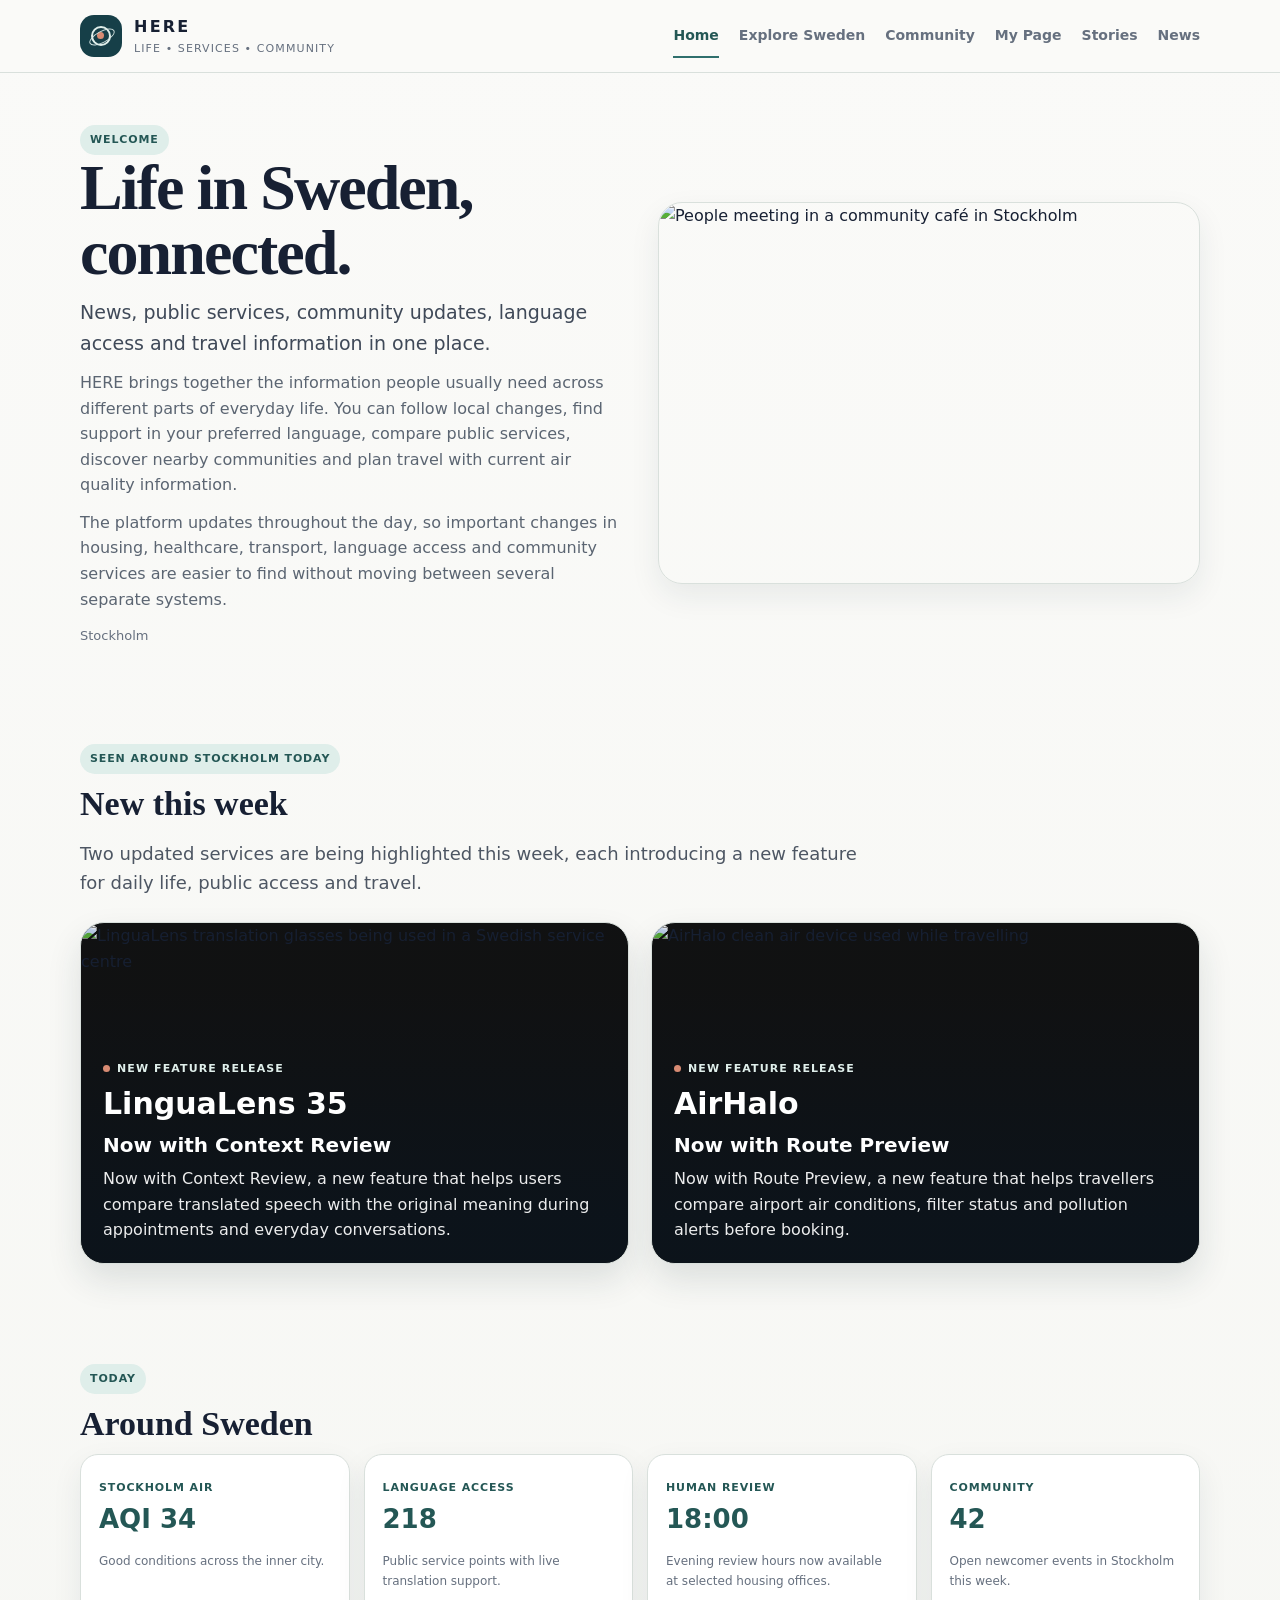
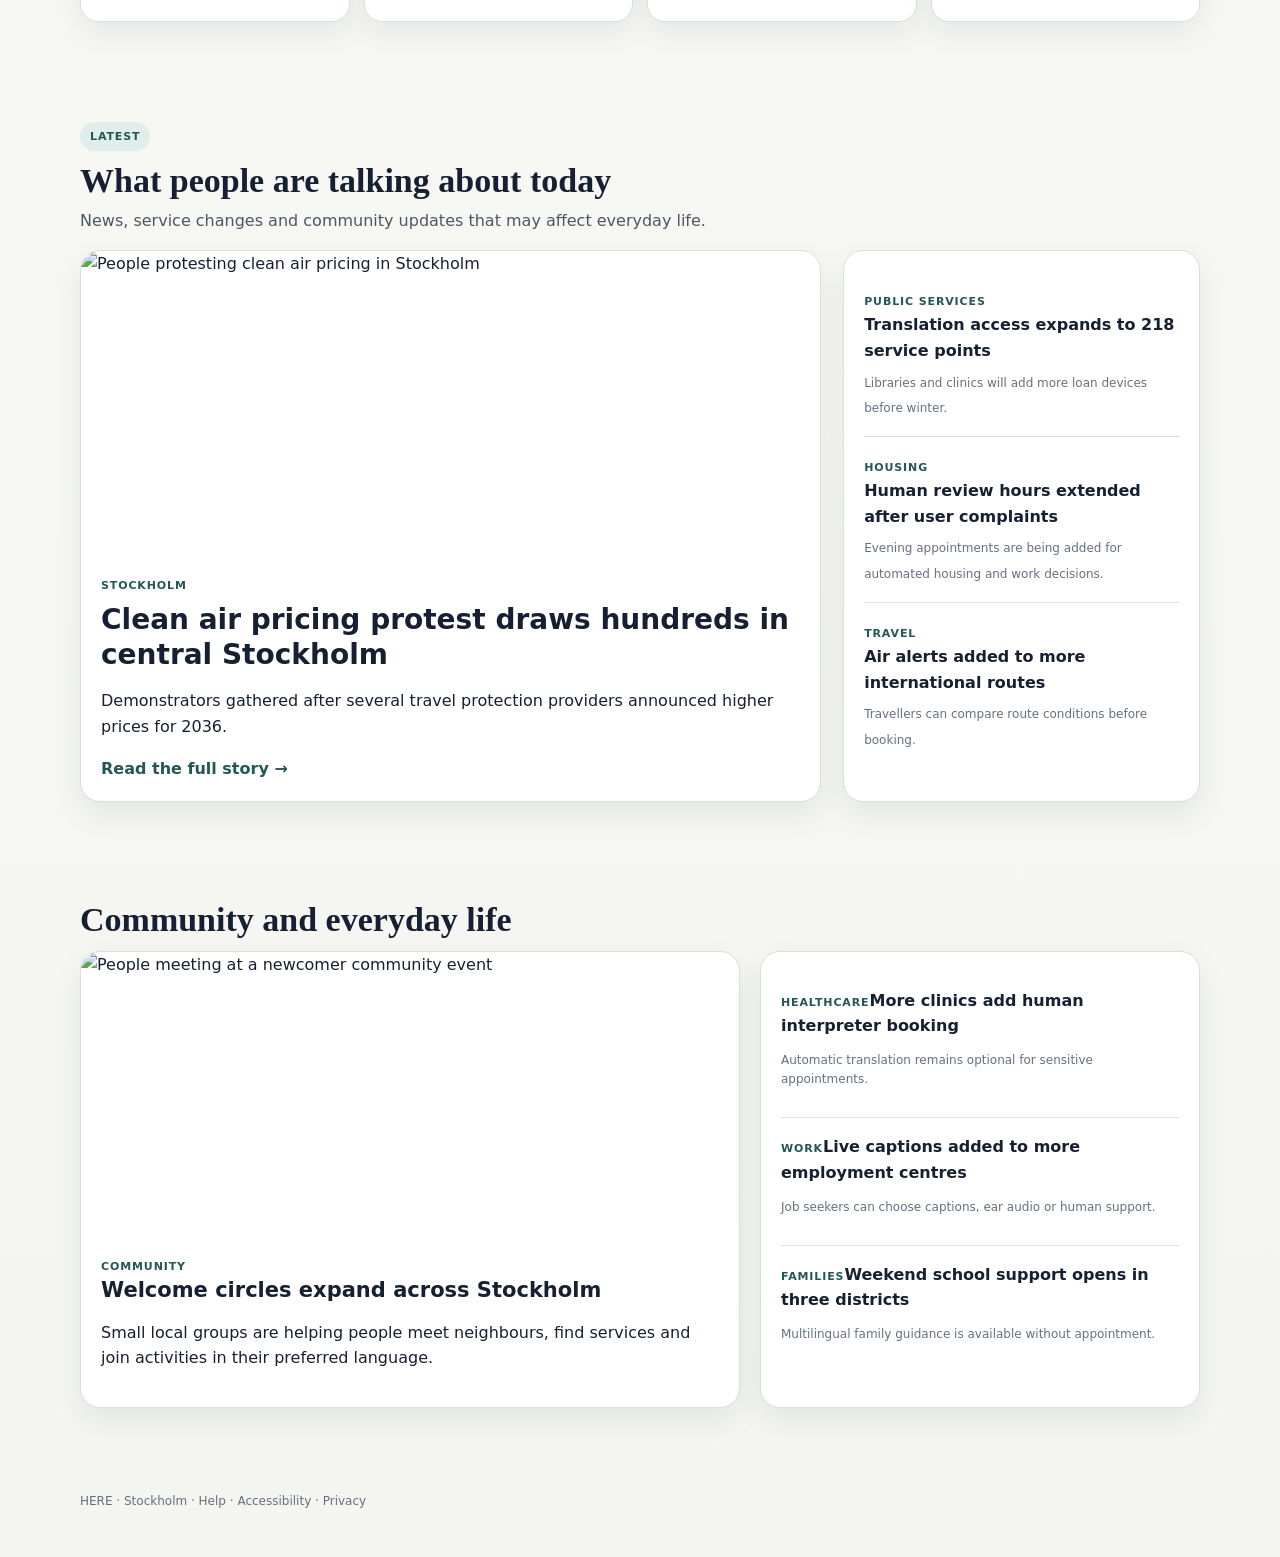
==== index.html @ 683f6bef "Add files via upload Uploaded HERE website" ====
<!doctype html><html lang="en"><head><meta charset="utf-8"><meta name="viewport" content="width=device-width,initial-scale=1"><title>HERE</title><link rel="stylesheet" href="styles.css"></head><body>
<a class="skip-link" href="#main">Skip to main content</a>
<header class="top">
  <div class="wrap nav">
    <a class="brand" href="index.html" aria-label="HERE home">
      <div class="logo" aria-hidden="true"><span class="logo-orbit"></span></div>
      <div><strong>HERE</strong><small>Life • services • community</small></div>
    </a>
    <nav class="links" aria-label="Main navigation">
      <a href="index.html">Home</a>
      <a href="explore.html">Explore Sweden</a>
      <a href="community.html">Community</a>
      <a href="mypage.html">My Page</a>
      <a href="stories.html">Stories</a>
      <a href="news.html">News</a>
    </nav>
  </div>
</header>

<main id="main" class="wrap">
<section class="hero">
  <div class="home-hero-copy">
    <span class="kicker">Welcome</span>
    <h1>Life in Sweden, connected.</h1>
    <div class="home-intro-copy">
      <p class="lead">News, public services, community updates, language access and travel information in one place.</p>
      <p class="home-context">HERE brings together the information people usually need across different parts of everyday life. You can follow local changes, find support in your preferred language, compare public services, discover nearby communities and plan travel with current air quality information.</p>
      <p class="home-context">The platform updates throughout the day, so important changes in housing, healthcare, transport, language access and community services are easier to find without moving between several separate systems.</p>
    </div>
    <p class="meta">Stockholm</p>
  </div>
  <div class="hero-media">
    <img src="assets/community.png" alt="People meeting in a community café in Stockholm">
  </div>
</section>


<section class="section">
  <div class="feature-intro">
    <span class="kicker">seen around Stockholm today</span>
    <h2 style="margin-top:12px">New this week</h2>
    <p>Two updated services are being highlighted this week, each introducing a new feature for daily life, public access and travel.</p>
  </div>

  <div class="promo-grid">
    <a class="promo-card" href="lingualens.html">
      <img src="assets/glasses.png" alt="LinguaLens translation glasses being used in a Swedish service centre">
      <div class="promo-copy">
        <span class="promo-label"><span class="promo-dot"></span>New feature release</span>
        <h3>LinguaLens 35<br><span style="font-size:20px;font-weight:700">Now with Context Review</span></h3>
        <p>Now with Context Review, a new feature that helps users compare translated speech with the original meaning during appointments and everyday conversations.</p>
      </div>
    </a>

    <a class="promo-card" href="airhalo.html">
      <img src="assets/airhalo.png" alt="AirHalo clean air device used while travelling">
      <div class="promo-copy">
        <span class="promo-label"><span class="promo-dot"></span>New feature release</span>
        <h3>AirHalo<br><span style="font-size:20px;font-weight:700">Now with Route Preview</span></h3>
        <p>Now with Route Preview, a new feature that helps travellers compare airport air conditions, filter status and pollution alerts before booking.</p>
      </div>
    </a>
  </div>
</section>
<section class="section">
  <span class="kicker">today</span>
  <h2 style="margin-top:12px">Around Sweden</h2>
  <div class="signal-grid">
    <div class="signal"><span class="news-label">Stockholm air</span><div class="metric">AQI 34</div><p class="small">Good conditions across the inner city.</p></div>
    <div class="signal"><span class="news-label">Language access</span><div class="metric">218</div><p class="small">Public service points with live translation support.</p></div>
    <div class="signal"><span class="news-label">Human review</span><div class="metric">18:00</div><p class="small">Evening review hours now available at selected housing offices.</p></div>
    <div class="signal"><span class="news-label">Community</span><div class="metric">42</div><p class="small">Open newcomer events in Stockholm this week.</p></div>
  </div>
</section>

<section class="section">
  <span class="kicker">latest</span>
  <h2 style="margin-top:12px">What people are talking about today</h2>
  <p class="section-intro">News, service changes and community updates that may affect everyday life.</p>
  <div class="latest-grid">
    <a class="latest-main" href="news.html">
      <img src="assets/protest.png" alt="People protesting clean air pricing in Stockholm">
      <div class="news-body">
        <span class="news-label">Stockholm</span>
        <h3 style="font-size:28px;margin-top:6px">Clean air pricing protest draws hundreds in central Stockholm</h3>
        <p>Demonstrators gathered after several travel protection providers announced higher prices for 2036.</p>
        <span class="compact-link">Read the full story →</span>
      </div>
    </a>
    <div class="latest-side">
      <div class="news-body">
        <div class="story">
          <span class="news-label">Public services</span>
          <strong>Translation access expands to 218 service points</strong>
          <span class="small">Libraries and clinics will add more loan devices before winter.</span>
        </div>
        <div class="story">
          <span class="news-label">Housing</span>
          <strong>Human review hours extended after user complaints</strong>
          <span class="small">Evening appointments are being added for automated housing and work decisions.</span>
        </div>
        <div class="story">
          <span class="news-label">Travel</span>
          <strong>Air alerts added to more international routes</strong>
          <span class="small">Travellers can compare route conditions before booking.</span>
        </div>
      </div>
    </div>
  </div>
</section>

<section class="section">
  <h2>Community and everyday life</h2>
  <div class="home-stories">
    <a class="story-feature" href="community.html">
      <img src="assets/community.png" alt="People meeting at a newcomer community event">
      <div class="news-body">
        <span class="news-label">Community</span>
        <h3>Welcome circles expand across Stockholm</h3>
        <p>Small local groups are helping people meet neighbours, find services and join activities in their preferred language.</p>
      </div>
    </a>
    <div class="story-stack">
      <div class="news-body">
        <div class="story"><span class="news-label">Healthcare</span><strong>More clinics add human interpreter booking</strong><p class="small">Automatic translation remains optional for sensitive appointments.</p></div>
        <div class="story"><span class="news-label">Work</span><strong>Live captions added to more employment centres</strong><p class="small">Job seekers can choose captions, ear audio or human support.</p></div>
        <div class="story"><span class="news-label">Families</span><strong>Weekend school support opens in three districts</strong><p class="small">Multilingual family guidance is available without appointment.</p></div>
      </div>
    </div>
  </div>
</section>
</main>

<footer><div class="wrap">HERE · Stockholm · Help · Accessibility · Privacy</div></footer>
<script>
const page = location.pathname.split('/').pop() || 'index.html';
document.querySelectorAll('.links a').forEach(a=>{if(a.getAttribute('href')===page)a.classList.add('active')});
</script>
</body></html>
---- styles.css ----
:root{
  --bg:#f4f5f1;
  --paper:#ffffff;
  --paper2:#eef3f1;
  --ink:#172033;
  --muted:#66707f;
  --line:#d9e0dc;
  --accent:#2f6f6d;
  --accent-dark:#245755;
  --accent-soft:#dfeeea;
  --warm:#d88b73;
  --shadow:0 12px 30px rgba(28,46,58,.08);
  --radius:20px;
}
*{box-sizing:border-box}
html{scroll-behavior:smooth}
body{
  margin:0;
  font-family:Inter,system-ui,-apple-system,BlinkMacSystemFont,"Segoe UI",sans-serif;
  color:var(--ink);
  background:linear-gradient(180deg,#fafaf8 0%,var(--bg) 100%);
  line-height:1.6;
}
img{max-width:100%;display:block}
a{text-decoration:none;color:inherit}
button,input{font:inherit}
.skip-link{position:absolute;left:12px;top:-60px;background:#fff;color:var(--accent-dark);padding:10px 14px;border:2px solid var(--accent);border-radius:10px;z-index:1000}
.skip-link:focus{top:12px}
.wrap{width:min(1120px,92vw);margin:auto}
.top{
  position:sticky;top:0;z-index:50;background:rgba(250,250,248,.96);
  backdrop-filter:blur(12px);border-bottom:1px solid var(--line)
}
.nav{min-height:72px;display:flex;align-items:center;justify-content:space-between;gap:22px}
.brand{display:flex;align-items:center;gap:12px}
.logo{width:42px;height:42px;border-radius:13px;background:var(--accent);color:#fff;display:grid;place-items:center;font-weight:900}
.brand strong{display:block;font-size:16px;letter-spacing:.04em}
.brand small{display:block;color:var(--muted);font-size:11px;letter-spacing:.1em;text-transform:uppercase}
.links{display:flex;gap:20px;flex-wrap:wrap}
.links a{font-size:14px;color:var(--muted);font-weight:700;padding:10px 0;border-bottom:2px solid transparent}
.links a:hover,.links a.active{color:var(--accent-dark);border-color:var(--accent)}
.links a:focus-visible,.button:focus-visible,button:focus-visible,input:focus-visible{outline:3px solid rgba(47,111,109,.22);outline-offset:3px}
.info-strip{background:var(--ink);color:#fff}
.info-strip .wrap{display:flex;gap:26px;white-space:nowrap;overflow:auto;padding:9px 0;font-size:12px}
.kicker{display:inline-block;background:var(--accent-soft);color:var(--accent-dark);padding:6px 10px;border-radius:999px;font-size:11px;font-weight:800;letter-spacing:.08em;text-transform:uppercase}
.hero,.page-hero,.product{display:grid;grid-template-columns:1fr 1fr;gap:36px;align-items:center;padding:52px 0 34px}
h1,h2,h3{margin:0 0 12px}
h1{font-family:Georgia,serif;font-size:clamp(42px,5.1vw,64px);line-height:1.02;letter-spacing:-.03em}
h2{font-family:Georgia,serif;font-size:34px;line-height:1.08}
h3{font-size:21px;line-height:1.25}
.lead{font-size:19px;color:#3f4958;max-width:760px}
.meta{font-size:13px;color:var(--muted);margin-top:14px}
.hero-media,.page-hero img,.product img{border-radius:24px;box-shadow:var(--shadow);border:1px solid var(--line)}
.hero-media img{width:100%;height:380px;object-fit:cover;border-radius:24px}
.quick{display:grid;grid-template-columns:repeat(4,1fr);gap:14px;margin:10px 0 28px}
.quick a,.card,.widget,.panel,.place,.spec,.plan,.tool-card{
  background:var(--paper);border:1px solid var(--line);border-radius:var(--radius);box-shadow:var(--shadow)
}
.quick a{padding:16px;text-align:center}
.quick strong{display:block;margin-top:6px}
.section{padding:50px 0}
.dashboard{display:grid;grid-template-columns:1.45fr .75fr;gap:24px}
.stack{display:grid;gap:18px}
.widget,.card,.place,.spec,.plan{padding:20px}
.widget-head,.panel-head{display:flex;justify-content:space-between;align-items:center;gap:12px}
.badge{display:inline-block;background:var(--accent-soft);color:var(--accent-dark);padding:5px 9px;border-radius:999px;font-size:11px;font-weight:800}
.small{font-size:12px;color:var(--muted)}
.status{display:flex;gap:12px;padding:14px 0;border-top:1px solid var(--line)}
.dot{width:11px;height:11px;border-radius:50%;margin-top:7px;flex:0 0 auto;background:var(--accent)}
.dot.good{background:#3a8d6d}.dot.warn{background:#d08a35}
.soft-note{background:var(--paper2);border:1px solid var(--line);border-radius:16px;padding:15px 16px}
.tools-grid{display:grid;grid-template-columns:1fr 1fr;gap:18px}
.tool-card{overflow:hidden}
.tool-card img{width:100%;height:220px;object-fit:cover}
.tool-copy{padding:18px}
.tool-copy p{margin:8px 0 0;color:#46515e}
.tags{display:flex;gap:8px;flex-wrap:wrap;margin-top:12px}
.tags span{background:var(--paper2);border:1px solid var(--line);border-radius:999px;padding:5px 8px;font-size:11px;color:var(--accent-dark);font-weight:700}
.button{display:inline-flex;align-items:center;justify-content:center;border:0;cursor:pointer;background:var(--accent);color:#fff;padding:11px 15px;border-radius:999px;font-weight:700}
.button.secondary{background:#fff;color:var(--accent-dark);border:1px solid var(--line)}
.filters{display:flex;gap:10px;flex-wrap:wrap;margin:14px 0 22px}
.filters button{border:1px solid var(--line);background:#fff;border-radius:999px;padding:9px 12px;cursor:pointer}
.filters button.active{background:var(--accent);color:#fff;border-color:var(--accent)}
.places{display:grid;grid-template-columns:repeat(3,1fr);gap:18px}
.metric{font-size:28px;font-weight:850;color:var(--accent-dark)}
.grid2{display:grid;grid-template-columns:1fr 1fr;gap:20px}
.grid3{display:grid;grid-template-columns:repeat(3,1fr);gap:18px}
.community-grid{display:grid;grid-template-columns:.72fr 1.28fr;gap:24px}
.panel{overflow:hidden;padding:0}
.panel-head{padding:16px 18px;background:#f7f9f8;border-bottom:1px solid var(--line)}
.groupbtn{width:100%;border:0;border-top:1px solid var(--line);background:#fff;padding:15px 18px;text-align:left;display:flex;justify-content:space-between;cursor:pointer}
.groupbtn:hover,.groupbtn.active{background:#f2f7f5}
.thread{display:none;padding:18px}
.thread.active{display:block}
.msg{background:#f3f7f5;border:1px solid var(--line);border-radius:15px;padding:12px 14px;margin-bottom:10px}
.chat-entry{display:flex;gap:8px;padding:12px;border-top:1px solid var(--line)}
.chat-entry input{flex:1;border:1px solid var(--line);border-radius:12px;padding:11px}
.task{display:flex;gap:12px;padding:14px 0;border-top:1px solid var(--line)}
.check{width:22px;height:22px;border:2px solid #9cbab5;border-radius:7px;display:grid;place-items:center;cursor:pointer}
.check.done{background:var(--accent);border-color:var(--accent);color:#fff}
.notice{background:#f2f7f5;border-left:4px solid var(--accent);border-radius:10px;padding:14px 15px}
.voice{display:grid;grid-template-columns:72px 1fr;gap:15px}
.avatar{width:64px;height:64px;border-radius:18px;background:#d7e8e4;display:grid;place-items:center;font-weight:900;color:var(--accent-dark);font-size:22px}
.stars{color:var(--accent);font-weight:800}
.article{max-width:820px;margin:auto;padding:50px 0 72px}
.article p{font-family:Georgia,serif;font-size:19px;line-height:1.72}
.article .lead{font-size:21px}
.pull{border-left:4px solid var(--accent);padding-left:18px;margin:28px 0;font-family:Georgia,serif;font-size:26px;line-height:1.26}
.specs,.plans{display:grid;grid-template-columns:1fr 1fr;gap:12px;margin-top:18px}
.plan.featured{border:2px solid var(--accent)}
.news-grid{display:grid;grid-template-columns:1.35fr .65fr;gap:26px}
.news-card{background:#fff;border:1px solid var(--line);border-radius:20px;overflow:hidden;box-shadow:var(--shadow)}
.news-card img{width:100%;height:300px;object-fit:cover}
.news-body{padding:22px}
.comment{padding:14px 0;border-top:1px solid var(--line)}
.comment strong{display:block;margin-bottom:3px}
.quote-box{background:#eef4f2;border-radius:16px;padding:18px;border:1px solid var(--line);font-family:Georgia,serif;font-size:22px;line-height:1.35}
.timeline{display:grid;gap:12px}
.timeline .item{display:grid;grid-template-columns:90px 1fr;gap:16px;padding:12px 0;border-top:1px solid var(--line)}
footer{padding:34px 0 46px;color:var(--muted);font-size:12px}
@media(max-width:900px){
  .nav{align-items:flex-start;padding:12px 0}
  .hero,.page-hero,.product,.dashboard,.community-grid,.grid2,.tools-grid,.news-grid{grid-template-columns:1fr}
  .quick,.grid3,.places,.specs,.plans{grid-template-columns:1fr}
}

.latest-grid{display:grid;grid-template-columns:1.35fr .65fr;gap:22px}
.latest-main,.latest-side{background:#fff;border:1px solid var(--line);border-radius:20px;box-shadow:var(--shadow);overflow:hidden}
.latest-main img{width:100%;height:300px;object-fit:cover}
.latest-main .news-body,.latest-side .news-body{padding:20px}
.latest-side .story{padding:16px 0;border-top:1px solid var(--line)}
.latest-side .story:first-child{border-top:0}
.latest-side .story strong{display:block;margin-bottom:5px}
.section-intro{max-width:760px;color:#4d5663;margin-top:-4px}
.news-label{font-size:11px;font-weight:800;text-transform:uppercase;letter-spacing:.08em;color:var(--accent-dark)}
.compact-link{font-weight:700;color:var(--accent-dark)}
@media(max-width:900px){.latest-grid{grid-template-columns:1fr}}

.feature-intro{
  max-width:780px;
  margin-bottom:24px;
}
.feature-intro p{
  color:#4d5663;
  font-size:18px;
}
.featured-tools{
  display:grid;
  grid-template-columns:1fr 1fr;
  gap:22px;
}
.featured-tool{
  display:block;
  background:#fff;
  border:1px solid var(--line);
  border-radius:24px;
  overflow:hidden;
  box-shadow:0 16px 34px rgba(28,46,58,.10);
}
.featured-tool img{
  width:100%;
  height:300px;
  object-fit:cover;
}
.featured-tool .tool-copy{
  padding:22px;
}
.featured-tool h3{
  font-size:28px;
  margin-bottom:8px;
}
.featured-tool p{
  font-size:17px;
}
.product-note{
  background:#fff;
  border:1px solid var(--line);
  border-radius:20px;
  padding:22px;
  box-shadow:var(--shadow);
}
.product-note h2{
  font-size:30px;
  margin-bottom:12px;
}
.product-note p{
  margin:10px 0;
}
.access-grid{
  display:grid;
  grid-template-columns:1fr 1fr;
  gap:18px;
}
.access-card{
  background:#fff;
  border:1px solid var(--line);
  border-radius:18px;
  padding:20px;
}
.limit-box{
  background:#f7f2ed;
  border:1px solid #e7d8cd;
  border-radius:18px;
  padding:20px;
}
.limit-box strong{
  color:#7a493b;
}
@media(max-width:900px){
  .featured-tools,.access-grid{grid-template-columns:1fr}
  .featured-tool img{height:240px}
}

/* HERE 2035 refinements */
.brand strong{letter-spacing:.14em}
.home-hero-copy{max-width:760px}
.home-hero-copy .lead{max-width:680px}
.signal-grid{display:grid;grid-template-columns:repeat(4,1fr);gap:14px}
.signal{
  background:#fff;border:1px solid var(--line);border-radius:18px;padding:18px;
  box-shadow:var(--shadow)
}
.signal .metric{font-size:26px}
.home-stories{display:grid;grid-template-columns:1.2fr .8fr;gap:20px}
.story-feature,.story-stack{background:#fff;border:1px solid var(--line);border-radius:20px;box-shadow:var(--shadow);overflow:hidden}
.story-feature img{width:100%;height:280px;object-fit:cover}
.story-feature .news-body,.story-stack .news-body{padding:20px}
.story-stack .story{padding:16px 0;border-top:1px solid var(--line)}
.story-stack .story:first-child{border-top:0}
.mypage-hero{
  display:grid;grid-template-columns:1fr .8fr;gap:28px;align-items:center;padding:46px 0 28px
}
.profile-card{
  background:#fff;border:1px solid var(--line);border-radius:22px;padding:22px;box-shadow:var(--shadow)
}
.profile-top{display:flex;align-items:center;gap:14px}
.profile-avatar{
  width:58px;height:58px;border-radius:18px;background:var(--accent-soft);
  color:var(--accent-dark);display:grid;place-items:center;font-weight:900;font-size:20px
}
.profile-grid{display:grid;grid-template-columns:repeat(3,1fr);gap:12px;margin-top:16px}
.profile-stat{background:var(--paper2);border-radius:14px;padding:12px}
@media(max-width:900px){
  .signal-grid,.profile-grid{grid-template-columns:1fr 1fr}
  .home-stories,.mypage-hero{grid-template-columns:1fr}
}
@media(max-width:600px){
  .signal-grid,.profile-grid{grid-template-columns:1fr}
}

/* Brand mark */
.logo{
  position:relative;
  width:42px;
  height:42px;
  border-radius:14px;
  background:#163f48;
  display:grid;
  place-items:center;
  overflow:hidden;
}
.logo-orbit{
  width:20px;
  height:20px;
  border:2px solid #dfeeea;
  border-radius:50%;
  position:relative;
}
.logo-orbit:before,
.logo-orbit:after{
  content:"";
  position:absolute;
  border-radius:50%;
}
.logo-orbit:before{
  width:7px;
  height:7px;
  background:#d88b73;
  top:4px;
  left:4px;
}
.logo-orbit:after{
  width:26px;
  height:10px;
  border:1.5px solid rgba(223,238,234,.9);
  left:-5px;
  top:3px;
  transform:rotate(-28deg);
}

/* Home intro expansion */
.home-intro-copy{
  display:grid;
  gap:12px;
  max-width:760px;
}
.home-intro-copy p{
  margin:0;
}
.home-context{
  color:#5b6572;
  font-size:16px;
  max-width:720px;
}

/* Subtle animated ad cards */
.promo-grid{
  display:grid;
  grid-template-columns:1fr 1fr;
  gap:22px;
}
.promo-card{
  position:relative;
  display:block;
  overflow:hidden;
  border-radius:24px;
  min-height:340px;
  box-shadow:0 16px 34px rgba(28,46,58,.12);
  border:1px solid var(--line);
  background:#111;
}
.promo-card img{
  width:100%;
  height:340px;
  object-fit:cover;
  transition:transform .45s ease;
}
.promo-card:before{
  content:"";
  position:absolute;
  inset:0;
  z-index:1;
  background:linear-gradient(180deg,rgba(10,20,30,.08) 20%,rgba(10,20,30,.72) 88%);
}
.promo-card:after{
  content:"";
  position:absolute;
  inset:-40%;
  z-index:2;
  background:linear-gradient(115deg,transparent 42%,rgba(255,255,255,.22) 50%,transparent 58%);
  transform:translateX(-55%);
  animation:adSweep 6s ease-in-out infinite;
  pointer-events:none;
}
.promo-card:hover img{transform:scale(1.025)}
.promo-copy{
  position:absolute;
  left:22px;
  right:22px;
  bottom:20px;
  z-index:3;
  color:#fff;
}
.promo-copy .promo-label{
  display:inline-block;
  margin-bottom:8px;
  font-size:11px;
  font-weight:800;
  letter-spacing:.1em;
  text-transform:uppercase;
  color:#dfeeea;
}
.promo-copy h3{
  font-size:30px;
  margin-bottom:6px;
}
.promo-copy p{
  margin:0;
  color:rgba(255,255,255,.92);
  font-size:16px;
}
.promo-dot{
  display:inline-block;
  width:7px;
  height:7px;
  border-radius:50%;
  background:#d88b73;
  margin-right:7px;
  animation:softBlink 2.2s ease-in-out infinite;
}
@keyframes adSweep{
  0%,68%{transform:translateX(-55%)}
  82%,100%{transform:translateX(55%)}
}
@keyframes softBlink{
  0%,100%{opacity:.45}
  50%{opacity:1}
}
@media (prefers-reduced-motion: reduce){
  .promo-card:after,.promo-dot{animation:none}
}
@media(max-width:900px){
  .promo-grid{grid-template-columns:1fr}
}

/* Community language and membership refinements */
.groupmeta{display:flex;align-items:center;gap:8px}
.join-pill{
  display:inline-block;
  padding:4px 8px;
  border-radius:999px;
  background:#edf4f2;
  color:var(--accent-dark);
  font-size:11px;
  font-weight:800;
}
.join-pill.joined{
  background:#dfeeea;
}
.original-text{
  font-size:17px;
  line-height:1.55;
}
.translation-line{
  margin-top:7px;
  padding-top:7px;
  border-top:1px solid rgba(36,87,85,.12);
  color:var(--muted);
  font-size:12px;
}
[dir="rtl"] .translation-line{
  text-align:left;
  direction:ltr;
}
.community-membership{
  display:grid;
  grid-template-columns:1fr auto;
  gap:16px;
  align-items:center;
}
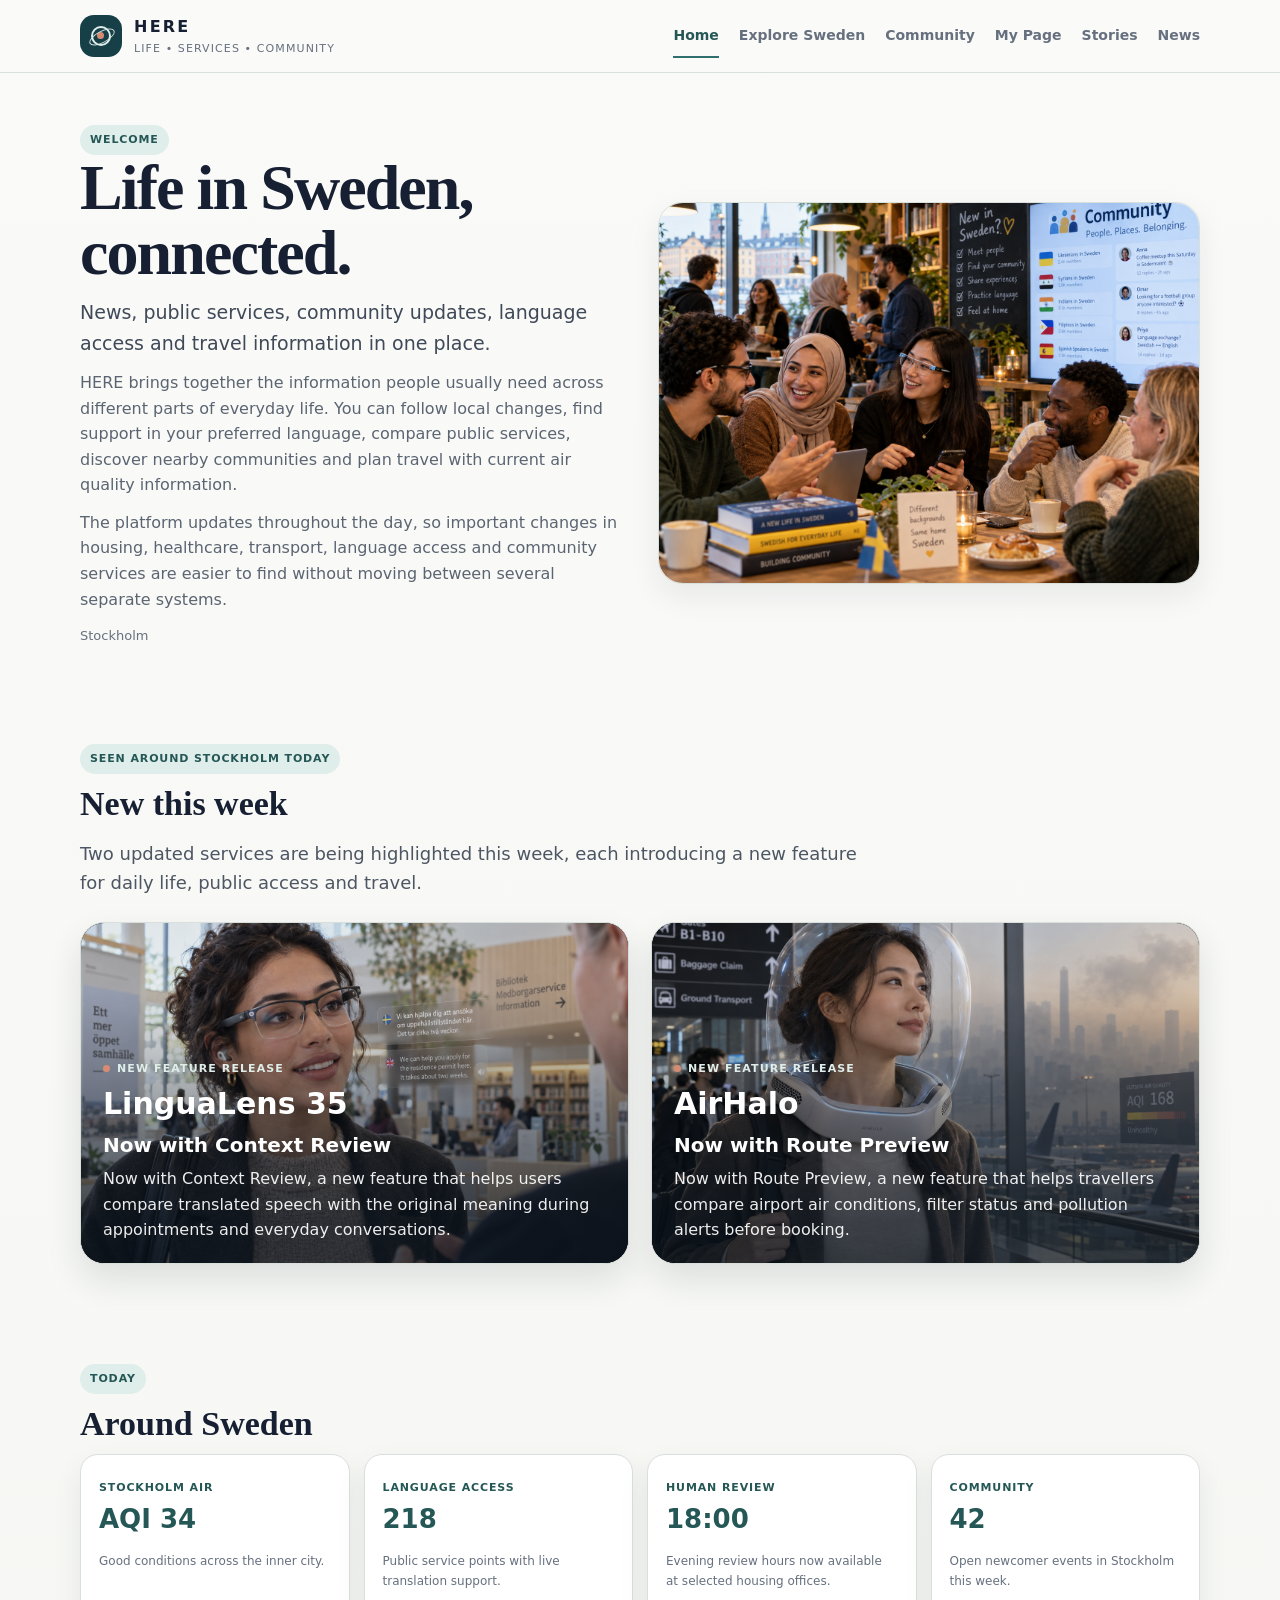
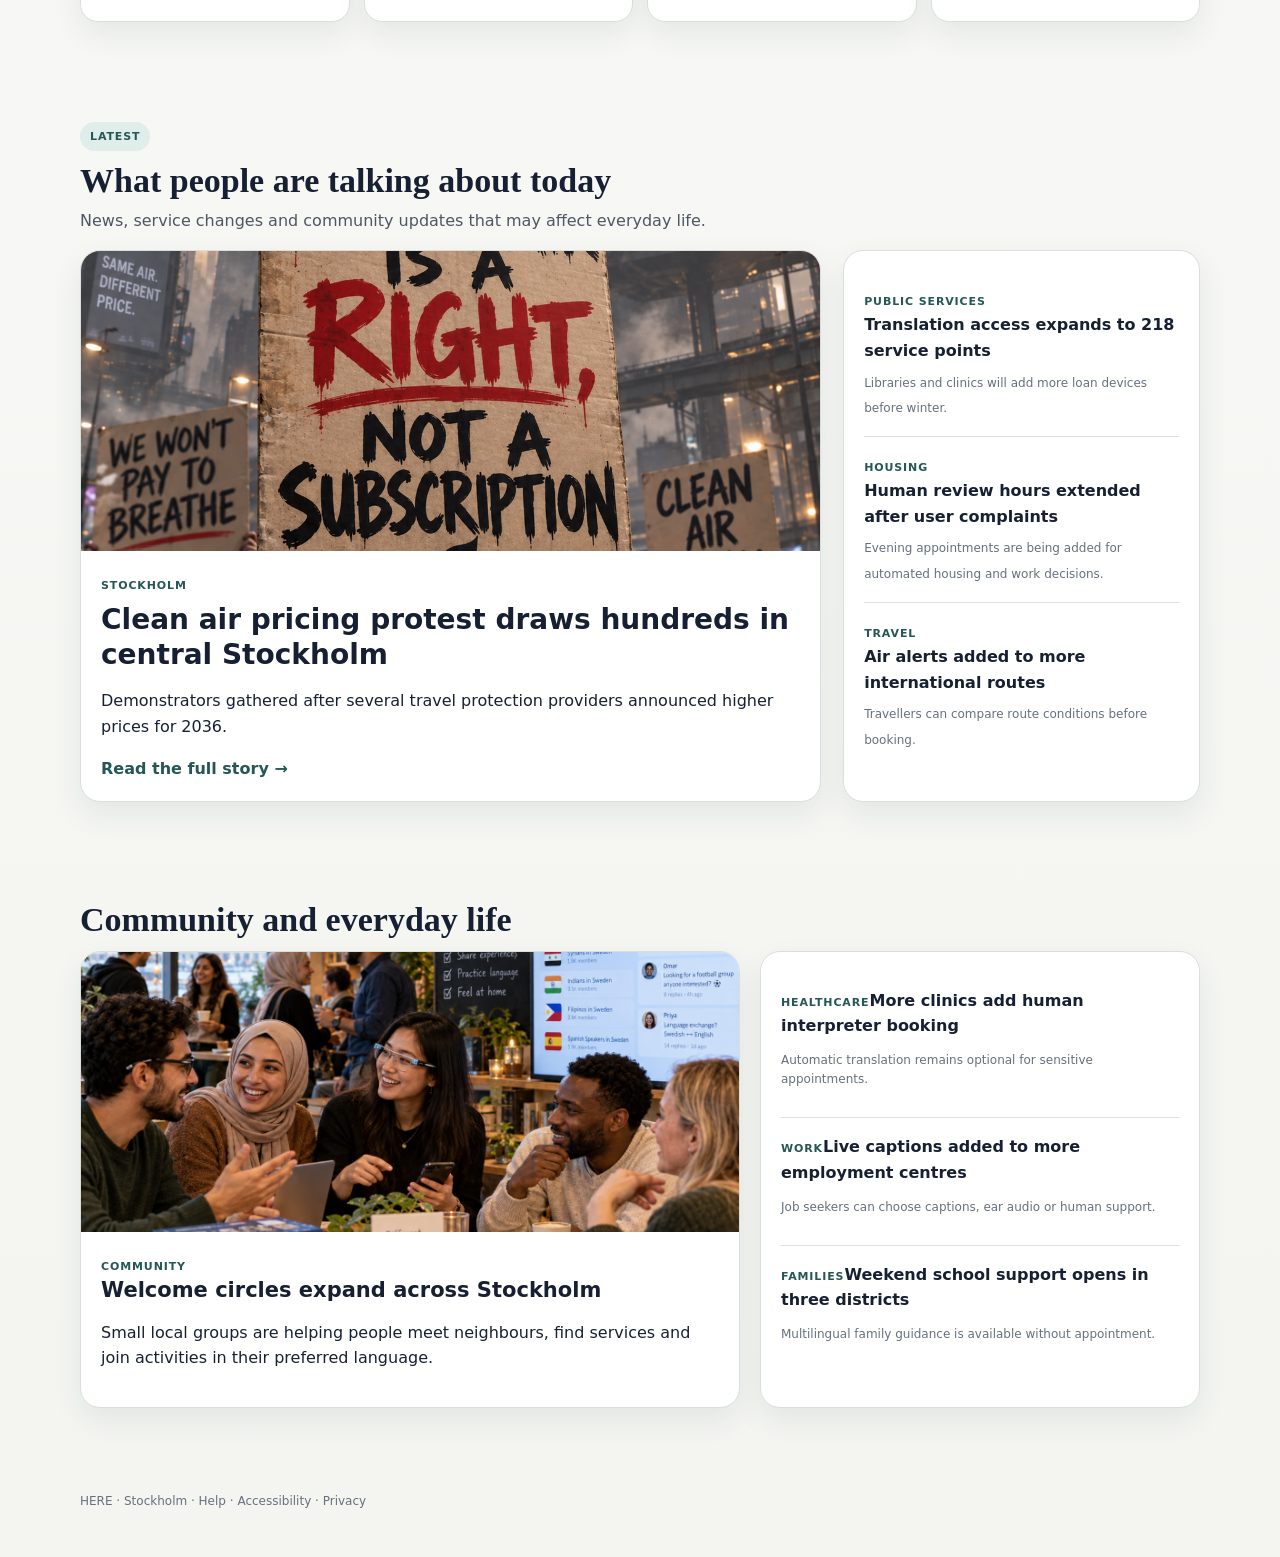
==== commit 144938e8: "Add files via upload mobile friendly version" ====
--- a/index.html
+++ b/index.html
@@ -6,6 +6,9 @@
       <div class="logo" aria-hidden="true"><span class="logo-orbit"></span></div>
       <div><strong>HERE</strong><small>Life • services • community</small></div>
     </a>
+    <button class="menu-toggle" type="button" aria-expanded="false" aria-controls="main-nav" aria-label="Open navigation">
+      <span></span><span></span><span></span>
+    </button>
     <nav class="links" aria-label="Main navigation">
       <a href="index.html">Home</a>
       <a href="explore.html">Explore Sweden</a>
@@ -136,4 +139,27 @@
 const page = location.pathname.split('/').pop() || 'index.html';
 document.querySelectorAll('.links a').forEach(a=>{if(a.getAttribute('href')===page)a.classList.add('active')});
 </script>
+
+<script>
+(function(){
+  const btn=document.querySelector('.menu-toggle');
+  const nav=document.querySelector('.links');
+  if(!btn||!nav) return;
+  nav.id='main-nav';
+  btn.addEventListener('click',function(){
+    const open=nav.classList.toggle('open');
+    btn.classList.toggle('open',open);
+    btn.setAttribute('aria-expanded',open?'true':'false');
+    btn.setAttribute('aria-label',open?'Close navigation':'Open navigation');
+  });
+  nav.querySelectorAll('a').forEach(function(link){
+    link.addEventListener('click',function(){
+      nav.classList.remove('open');
+      btn.classList.remove('open');
+      btn.setAttribute('aria-expanded','false');
+      btn.setAttribute('aria-label','Open navigation');
+    });
+  });
+})();
+</script>
 </body></html>
--- a/styles.css
+++ b/styles.css
@@ -429,3 +429,81 @@
   gap:16px;
   align-items:center;
 }
+
+
+/* Compact mobile navigation */
+.menu-toggle{
+  display:none;
+  width:44px;
+  height:44px;
+  border:1px solid var(--line);
+  border-radius:13px;
+  background:#fff;
+  align-items:center;
+  justify-content:center;
+  flex-direction:column;
+  gap:5px;
+  cursor:pointer;
+  padding:0;
+  color:var(--ink);
+}
+.menu-toggle span{
+  display:block;
+  width:20px;
+  height:2px;
+  border-radius:99px;
+  background:currentColor;
+  transition:transform .18s ease,opacity .18s ease;
+}
+.menu-toggle.open span:nth-child(1){transform:translateY(7px) rotate(45deg)}
+.menu-toggle.open span:nth-child(2){opacity:0}
+.menu-toggle.open span:nth-child(3){transform:translateY(-7px) rotate(-45deg)}
+
+@media(max-width:700px){
+  .top{backdrop-filter:blur(14px)}
+  .nav{
+    min-height:64px;
+    padding:10px 0;
+    align-items:center;
+    flex-wrap:wrap;
+    gap:10px;
+    position:relative;
+  }
+  .brand{gap:9px;min-width:0}
+  .logo{width:38px;height:38px;border-radius:12px;flex:0 0 auto}
+  .brand strong{font-size:15px;line-height:1.1}
+  .brand small{
+    font-size:9px;
+    letter-spacing:.08em;
+    line-height:1.2;
+    white-space:nowrap;
+  }
+  .menu-toggle{display:flex;margin-left:auto;flex:0 0 auto}
+  .links{
+    display:none;
+    width:100%;
+    grid-template-columns:1fr 1fr;
+    gap:4px 10px;
+    padding:8px 0 4px;
+    border-top:1px solid var(--line);
+  }
+  .links.open{display:grid}
+  .links a{
+    min-height:44px;
+    display:flex;
+    align-items:center;
+    padding:9px 8px;
+    border-bottom:0;
+    border-radius:10px;
+    font-size:14px;
+  }
+  .links a:hover,.links a.active{
+    background:var(--accent-soft);
+    border-color:transparent;
+  }
+}
+
+@media(max-width:390px){
+  .brand small{display:none}
+  .links{grid-template-columns:1fr}
+}
